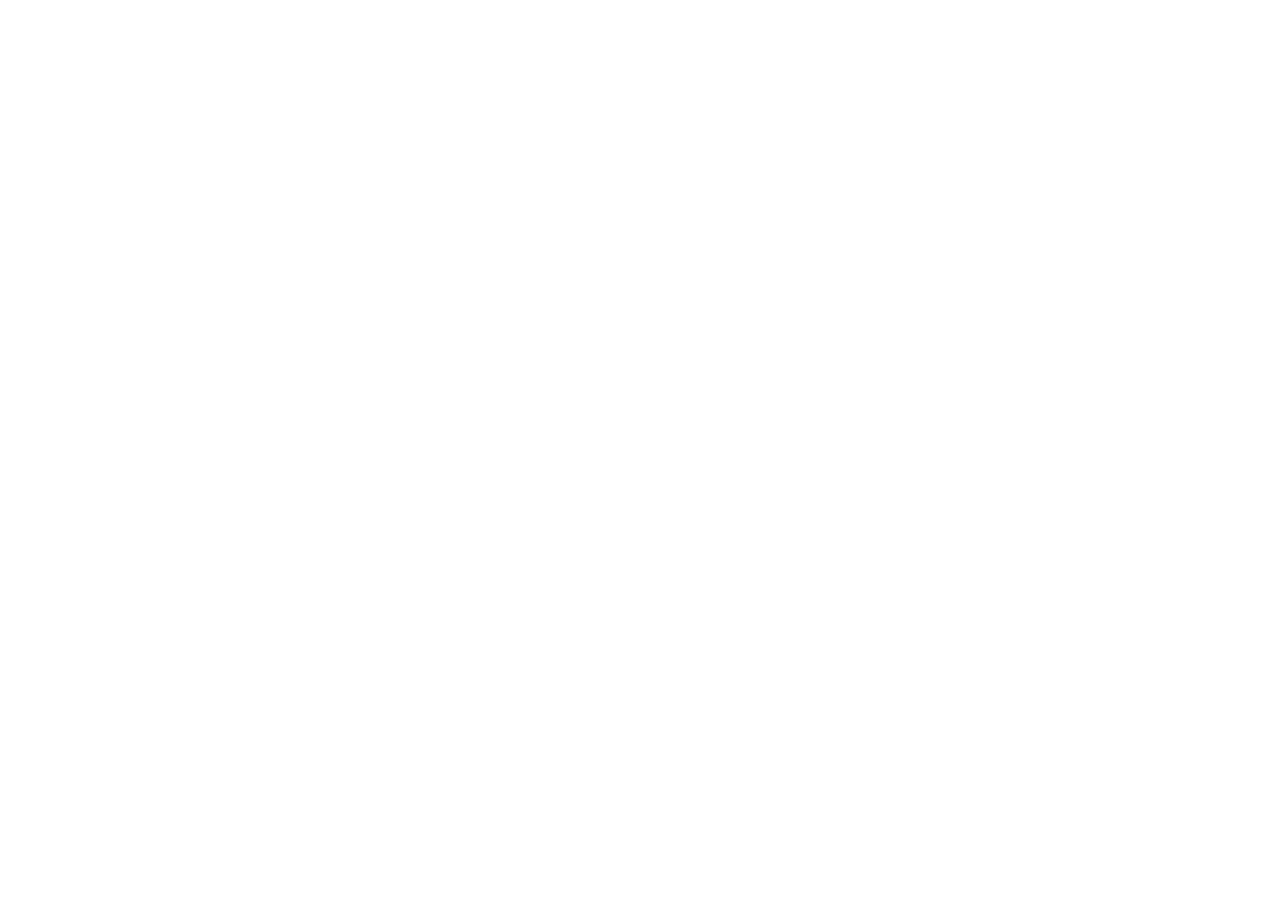
==== version3/index.html @ d817560e "fixes 1" ====
<!DOCTYPE html> 
<html>
<head>
    <link rel="stylesheet" href="./version3.css">
    <title>Scroll-animation</title>
</head>

<body>
    <div id="set-height"></div>
    <p id="time"></p>

 

    <!-- Second Video -->
    <video class="vedio_bg" id="v1" tabindex="0" autoplay >
        <source type="video/mp4" src="https://d2bd92rlqyb4bt.cloudfront.net/mv.mp4">
    </video>
    
    <!-- Horse Image for Zoom-out Effect -->
    <!-- <div class="full_horse" id="horseSection"  >
        <img src="./asset/mobile_horse.png" alt="Horse Image" id="horseImage">
        <div id="horseText" class="centered-text">4K 120 fps Dolby Vision.
            Cinemasterful.</div> 
    </div> -->

    <script src="./version3.js"></script>
</body>
</html>
---- version3/version3.css ----
#set-height {
    display: block;
}
#v0, #v1 {
    position: fixed;
    top: 0;
    left: 0;
    width: 100%;
    height: 100%;
    -o-object-fit: cover;
    object-fit: cover;
    overflow: hidden;
    transition: opacity 0.5s ease; 

}

#v0 {
    opacity: 1; 
}



.full_horse {
    position: relative;
    height: 100vh;
    overflow: hidden;
}

#horseImage {
    width: 100%;
    object-fit: cover;
    transform: scale(1);
    transition: transform 0.5s ease-out;
}

.full_horse {
    /* position: relative; */
    width: 100%;
    height: 100vh;
    display: flex;
    justify-content: center;
    align-items: center;
    background-color: rgb(3, 0, 0);
}
.full_horse img {
object-fit: cover;
width:80%;
    transition: transform 0.5s ease-out;
}
.centered-text {
    position: absolute;
    top: 50%;
    left: 55%;
    transform: translate(-50%, -50%);
    font-size: 48px;
    font-weight: 900;
    color: white;
    opacity: 0; 
    transition: opacity 0.6s ease, transform 0.6s ease; 
}


.navigate-button {
    position: absolute;
    top: 10px;
    right: 10px;
    padding: 10px 20px;
    background-color: #007bff;
    color: white;
    border: none;
    border-radius: 5px;
    cursor: pointer;
    font-size: 16px;
    z-index: 1;
}

.navigate-button:hover {
    background-color: #0056b3;
}
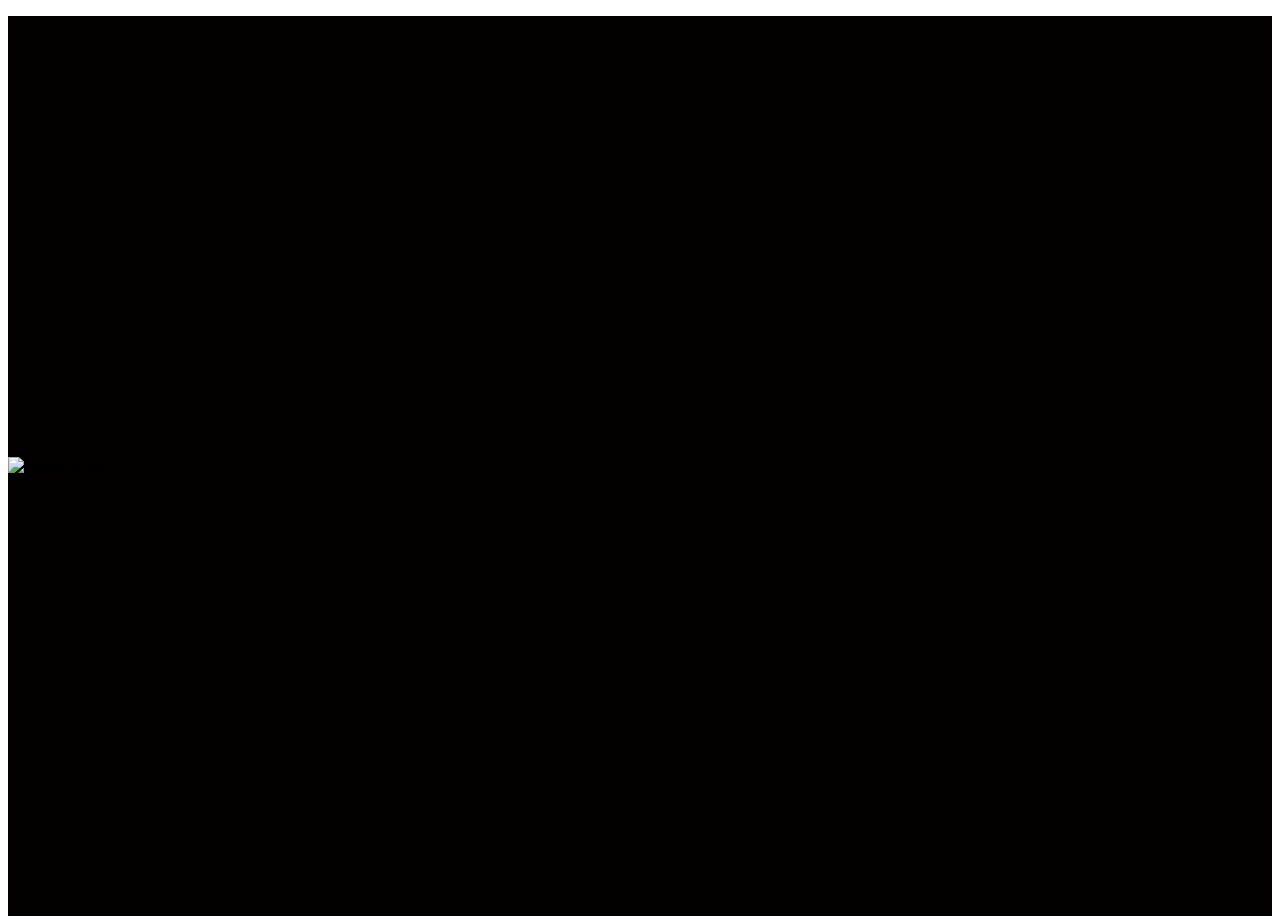
==== commit a0c6c471: "fixes 2" ====
--- a/version3/index.html
+++ b/version3/index.html
@@ -13,15 +13,15 @@
 
     <!-- Second Video -->
     <video class="vedio_bg" id="v1" tabindex="0" autoplay >
-        <source type="video/mp4" src="https://d2bd92rlqyb4bt.cloudfront.net/mv.mp4">
+        <source type="video/mp4" src="https://d2bd92rlqyb4bt.cloudfront.net/mercClipped.mp4">
     </video>
     
     <!-- Horse Image for Zoom-out Effect -->
-    <!-- <div class="full_horse" id="horseSection"  >
+    <div class="full_horse" id="horseSection"  >
         <img src="./asset/mobile_horse.png" alt="Horse Image" id="horseImage">
         <div id="horseText" class="centered-text">4K 120 fps Dolby Vision.
             Cinemasterful.</div> 
-    </div> -->
+    </div>
 
     <script src="./version3.js"></script>
 </body>
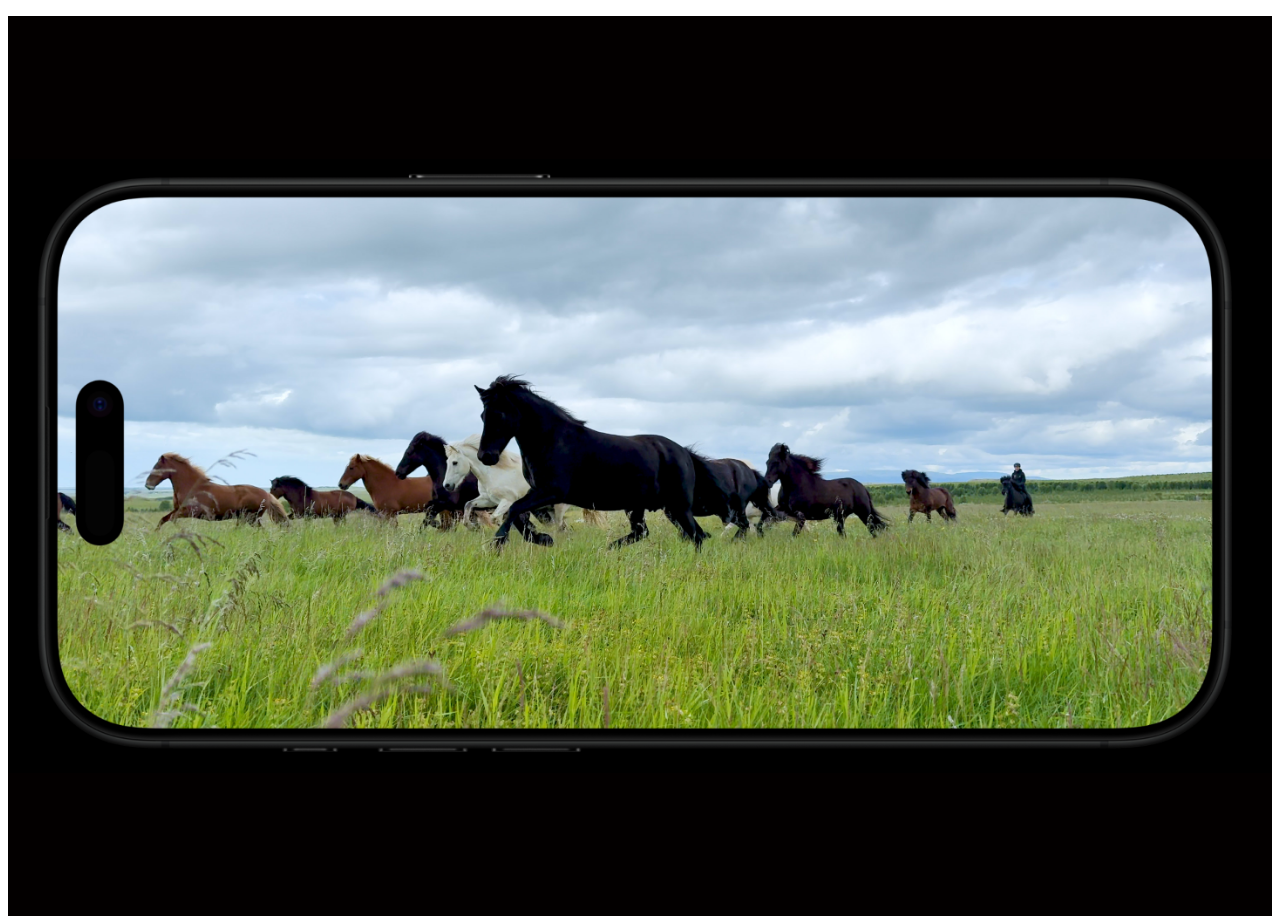
==== commit 3664cb00: "fixes 3" ====
--- a/version3/index.html
+++ b/version3/index.html
@@ -18,7 +18,7 @@
     
     <!-- Horse Image for Zoom-out Effect -->
     <div class="full_horse" id="horseSection"  >
-        <img src="./asset/mobile_horse.png" alt="Horse Image" id="horseImage">
+        <img src="../asset/mobile_horse.png" alt="Horse Image" id="horseImage">
         <div id="horseText" class="centered-text">4K 120 fps Dolby Vision.
             Cinemasterful.</div> 
     </div>
